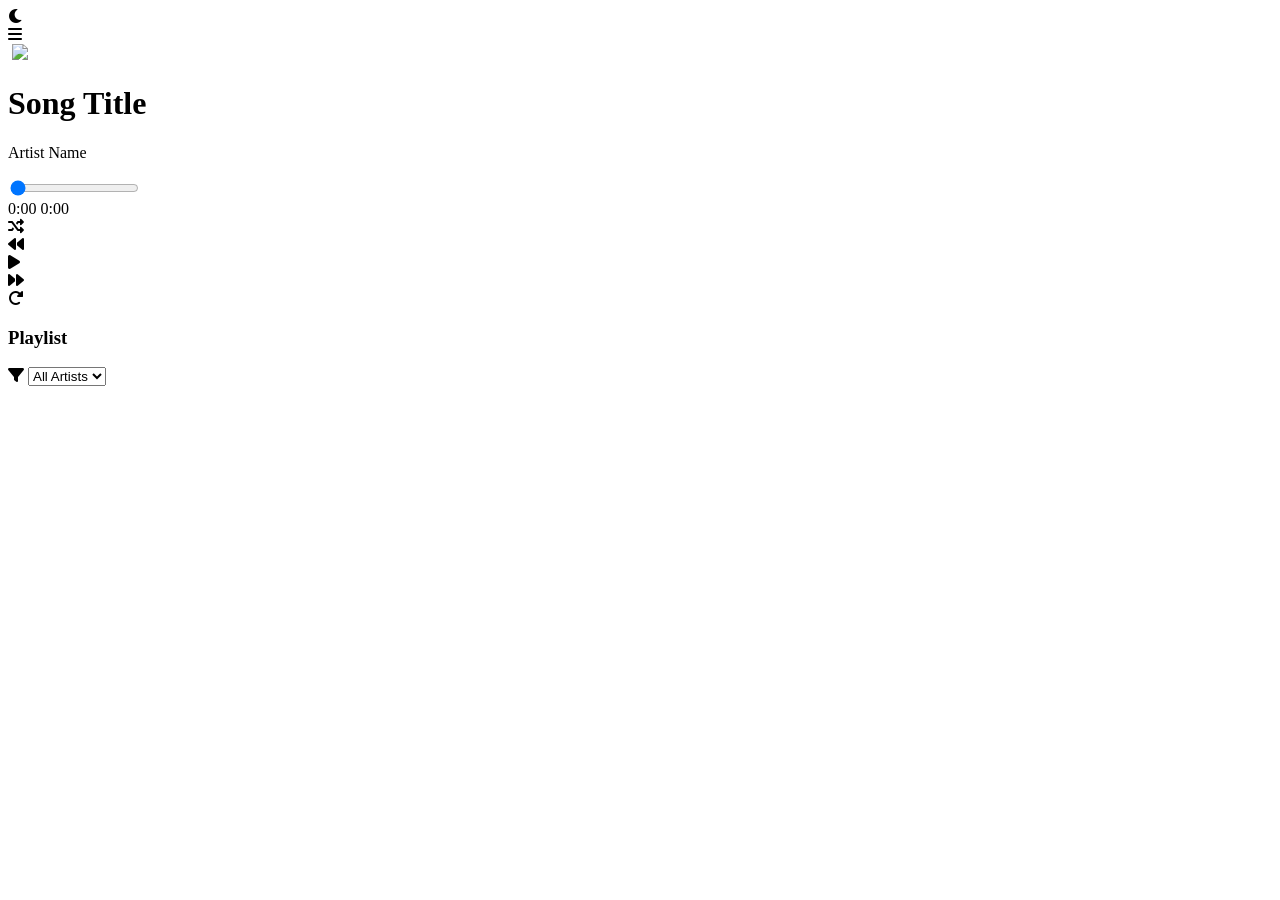
==== test1/index.html @ b20ea32a "Add initial HTML structure for music player" ====
<!DOCTYPE html>
<html lang="en">
<head>
    <meta charset="UTF-8">
    <meta name="viewport" content="width=device-width, initial-scale=1.0">
    <title>Modern Music Player</title>
    <link rel="stylesheet" href="style.css">
    <link rel="stylesheet" href="https://cdnjs.cloudflare.com/ajax/libs/font-awesome/6.0.0/css/all.min.css">
</head>
<body>
    <div class="container">
        <div class="bg-circle-2"></div>
        <div class="bg-circle-3"></div>
        <div class="music-player">
            <nav>
                <div class="circle" onclick="toggleTheme()">
                    <i class="fa-solid fa-moon" id="themeIcon"></i>
                </div>
                <div class="circle" onclick="togglePlaylist()">
                    <i class="fa-solid fa-bars"></i>
                </div>
            </nav>
            
            <div class="player-body">
                <div class="player-left">
                    <div class="img-area">
                        <img src="" class="prev-img" id="prev-img">
                        <img src="https://core-normal.traeapi.us/api/ide/v1/text_to_image?prompt=album+cover+art+abstract+colorful+music&image_size=square_hd" class="song-img" id="song-img">
                        <img src="" class="next-img" id="next-img">
                    </div>
                    
                    <div class="song-info">
                        <h1 id="song-title">Song Title</h1>
                        <p id="song-artist">Artist Name</p>
                    </div>

                    <audio id="song">
                        <source src="" type="audio/mpeg">
                    </audio>

                    <div class="progress-container">
                        <input type="range" value="0" id="progress">
                        <div class="time-display">
                            <span id="current-time">0:00</span>
                            <span id="duration">0:00</span>
                        </div>
                    </div>

                    <div class="controls">
                        <div onclick="toggleShuffle()" id="shuffleBtn"><i class="fa-solid fa-shuffle"></i></div>
                        <div onclick="prevSong()"><i class="fa-solid fa-backward"></i></div>
                        <div onclick="playPause()"><i class="fa-solid fa-play" id="ctrlIcon"></i></div>
                        <div onclick="nextSong()"><i class="fa-solid fa-forward"></i></div>
                        <div onclick="toggleReplay()" id="replayBtn"><i class="fa-solid fa-rotate-right"></i></div>
                    </div>
                </div>

                <div class="player-right">
                    <div class="playlist-container">
                    <div class="playlist-header">
                        <h3>Playlist</h3>
                        <div class="filter-wrapper">
                            <i class="fa-solid fa-filter"></i>
                            <select id="artistFilter">
                                <option value="all">All Artists</option>
                            </select>
                        </div>
                    </div>
                    <ul id="playlist">
                        <!-- Songs will be injected here by JS -->
                    </ul>
                </div>
                </div>
            </div>
        </div>
    </div>
    <script src="songs.js"></script>
    <script src="script.js"></script>
</body>
</html>
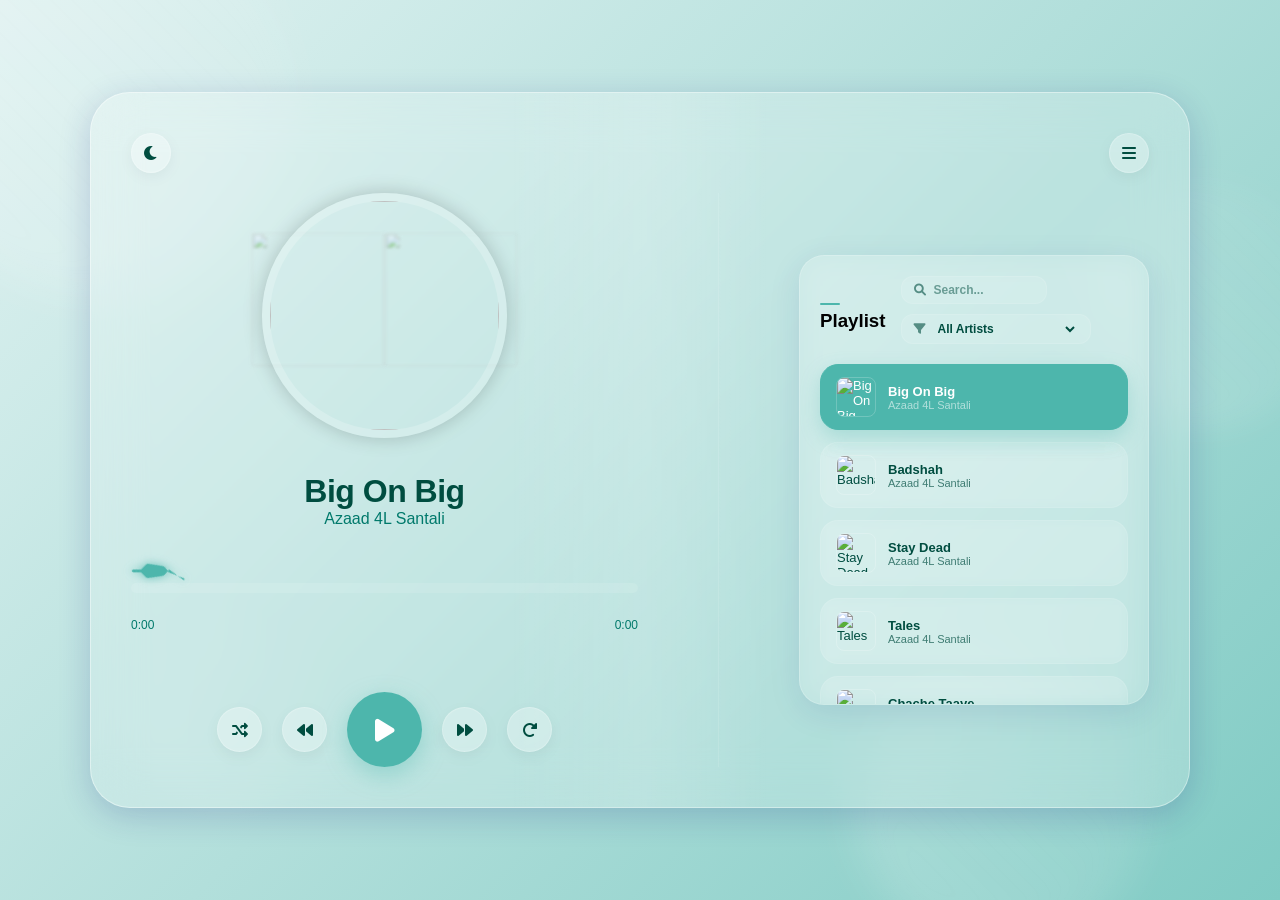
==== commit 13ad5202: "Add files via upload" ====
--- a/test1/index.html
+++ b/test1/index.html
@@ -1,80 +1,86 @@
-<!DOCTYPE html>
-<html lang="en">
-<head>
-    <meta charset="UTF-8">
-    <meta name="viewport" content="width=device-width, initial-scale=1.0">
-    <title>Modern Music Player</title>
-    <link rel="stylesheet" href="style.css">
-    <link rel="stylesheet" href="https://cdnjs.cloudflare.com/ajax/libs/font-awesome/6.0.0/css/all.min.css">
-</head>
-<body>
-    <div class="container">
-        <div class="bg-circle-2"></div>
-        <div class="bg-circle-3"></div>
-        <div class="music-player">
-            <nav>
-                <div class="circle" onclick="toggleTheme()">
-                    <i class="fa-solid fa-moon" id="themeIcon"></i>
-                </div>
-                <div class="circle" onclick="togglePlaylist()">
-                    <i class="fa-solid fa-bars"></i>
-                </div>
-            </nav>
-            
-            <div class="player-body">
-                <div class="player-left">
-                    <div class="img-area">
-                        <img src="" class="prev-img" id="prev-img">
-                        <img src="https://core-normal.traeapi.us/api/ide/v1/text_to_image?prompt=album+cover+art+abstract+colorful+music&image_size=square_hd" class="song-img" id="song-img">
-                        <img src="" class="next-img" id="next-img">
-                    </div>
-                    
-                    <div class="song-info">
-                        <h1 id="song-title">Song Title</h1>
-                        <p id="song-artist">Artist Name</p>
-                    </div>
-
-                    <audio id="song">
-                        <source src="" type="audio/mpeg">
-                    </audio>
-
-                    <div class="progress-container">
-                        <input type="range" value="0" id="progress">
-                        <div class="time-display">
-                            <span id="current-time">0:00</span>
-                            <span id="duration">0:00</span>
-                        </div>
-                    </div>
-
-                    <div class="controls">
-                        <div onclick="toggleShuffle()" id="shuffleBtn"><i class="fa-solid fa-shuffle"></i></div>
-                        <div onclick="prevSong()"><i class="fa-solid fa-backward"></i></div>
-                        <div onclick="playPause()"><i class="fa-solid fa-play" id="ctrlIcon"></i></div>
-                        <div onclick="nextSong()"><i class="fa-solid fa-forward"></i></div>
-                        <div onclick="toggleReplay()" id="replayBtn"><i class="fa-solid fa-rotate-right"></i></div>
-                    </div>
-                </div>
-
-                <div class="player-right">
-                    <div class="playlist-container">
-                    <div class="playlist-header">
-                        <h3>Playlist</h3>
-                        <div class="filter-wrapper">
-                            <i class="fa-solid fa-filter"></i>
-                            <select id="artistFilter">
-                                <option value="all">All Artists</option>
-                            </select>
-                        </div>
-                    </div>
-                    <ul id="playlist">
-                        <!-- Songs will be injected here by JS -->
-                    </ul>
-                </div>
-                </div>
-            </div>
-        </div>
-    </div>
-    <script src="songs.js"></script>
-    <script src="script.js"></script>
-</body>
-</html>
+<!DOCTYPE html>
+<html lang="en">
+<head>
+    <meta charset="UTF-8">
+    <meta name="viewport" content="width=device-width, initial-scale=1.0">
+    <title>Modern Music Player</title>
+    <link rel="stylesheet" href="style.css">
+    <link rel="stylesheet" href="https://cdnjs.cloudflare.com/ajax/libs/font-awesome/6.0.0/css/all.min.css">
+</head>
+<body>
+    <div class="container">
+        <div class="bg-circle-2"></div>
+        <div class="bg-circle-3"></div>
+        <div class="music-player">
+            <nav>
+                <div class="circle" onclick="toggleTheme()">
+                    <i class="fa-solid fa-moon" id="themeIcon"></i>
+                </div>
+                <div class="circle" onclick="togglePlaylist()">
+                    <i class="fa-solid fa-bars"></i>
+                </div>
+            </nav>
+            
+            <div class="player-body">
+                <div class="player-left">
+                    <div class="img-area">
+                        <img src="" class="prev-img" id="prev-img">
+                        <img src="https://core-normal.traeapi.us/api/ide/v1/text_to_image?prompt=album+cover+art+abstract+colorful+music&image_size=square_hd" class="song-img" id="song-img">
+                        <img src="" class="next-img" id="next-img">
+                    </div>
+                    
+                    <div class="song-info">
+                        <h1 id="song-title">Song Title</h1>
+                        <p id="song-artist">Artist Name</p>
+                    </div>
+
+                    <audio id="song">
+                        <source src="" type="audio/mpeg">
+                    </audio>
+
+                    <div class="progress-container">
+                        <input type="range" value="0" id="progress">
+                        <div class="time-display">
+                            <span id="current-time">0:00</span>
+                            <span id="duration">0:00</span>
+                        </div>
+                    </div>
+
+                    <div class="controls">
+                        <div onclick="toggleShuffle()" id="shuffleBtn"><i class="fa-solid fa-shuffle"></i></div>
+                        <div onclick="prevSong()"><i class="fa-solid fa-backward"></i></div>
+                        <div onclick="playPause()"><i class="fa-solid fa-play" id="ctrlIcon"></i></div>
+                        <div onclick="nextSong()"><i class="fa-solid fa-forward"></i></div>
+                        <div onclick="toggleReplay()" id="replayBtn"><i class="fa-solid fa-rotate-right"></i></div>
+                    </div>
+                </div>
+
+                <div class="player-right">
+                    <div class="playlist-container">
+                    <div class="playlist-header">
+                        <h3>Playlist</h3>
+                        <div class="header-controls">
+                            <div class="search-wrapper">
+                                <i class="fa-solid fa-magnifying-glass"></i>
+                                <input type="text" id="playlistSearch" placeholder="Search...">
+                            </div>
+                            <div class="filter-wrapper">
+                                <i class="fa-solid fa-filter"></i>
+                                <select id="artistFilter">
+                                    <option value="all">All Artists</option>
+                                </select>
+                            </div>
+                        </div>
+                    </div>
+                    <ul id="playlist">
+                        <!-- Songs will be injected here by JS -->
+                    </ul>
+                </div>
+                </div>
+            </div>
+        </div>
+    </div>
+    <script src="songs.js"></script>
+    <script src="script.js"></script>
+</body>
+</html>
--- a/test1/style.css
+++ b/test1/style.css
@@ -0,0 +1,730 @@
+:root {
+    --bg-gradient: linear-gradient(135deg, #e0f2f1 0%, #b2dfdb 50%, #80cbc4 100%);
+    --player-bg: rgba(255, 255, 255, 0.2);
+    --text-color: #004d40;
+    --sub-text-color: #00796b;
+    --circle-bg: rgba(255, 255, 255, 0.3);
+    --control-bg: rgba(255, 255, 255, 0.3);
+    --accent-color: #4db6ac;
+    --playlist-item-bg: rgba(255, 255, 255, 0.15);
+    --glass-border: 1px solid rgba(255, 255, 255, 0.4);
+    --glass-shadow: 0 8px 32px 0 rgba(31, 38, 135, 0.2);
+}
+
+body.dark-mode {
+    --bg-gradient: linear-gradient(135deg, #002424 0%, #004d40 100%);
+    --player-bg: rgba(0, 0, 0, 0.3);
+    --text-color: #b2dfdb;
+    --sub-text-color: #80cbc4;
+    --circle-bg: rgba(255, 255, 255, 0.1);
+    --control-bg: rgba(255, 255, 255, 0.1);
+    --accent-color: #4db6ac;
+    --playlist-item-bg: rgba(0, 0, 0, 0.25);
+    --glass-border: 1px solid rgba(255, 255, 255, 0.1);
+    --glass-shadow: 0 8px 32px 0 rgba(0, 0, 0, 0.4);
+}
+
+body {
+    overflow: hidden;
+}
+
+* {
+    margin: 0;
+    padding: 0;
+    font-family: 'Poppins', sans-serif;
+    box-sizing: border-box;
+}
+
+.container {
+    width: 100vw;
+    height: 100vh;
+    background: var(--bg-gradient);
+    display: flex;
+    align-items: center;
+    justify-content: center;
+    flex-wrap: wrap;
+    position: relative;
+    overflow: hidden;
+    transition: background 0.5s ease;
+}
+
+/* Decorative background elements for better glass effect */
+.container::before, .container::after, .bg-circle {
+    content: '';
+    position: absolute;
+    border-radius: 50%;
+    background: linear-gradient(45deg, rgba(255,255,255,0.2), rgba(255,255,255,0.05));
+    filter: blur(20px);
+    z-index: 0;
+}
+
+.container::before {
+    width: 400px;
+    height: 400px;
+    top: -100px;
+    left: -100px;
+}
+
+.container::after {
+    width: 300px;
+    height: 300px;
+    bottom: -50px;
+    right: 10%;
+}
+
+.bg-circle-2 {
+    width: 250px;
+    height: 250px;
+    top: 20%;
+    right: -50px;
+    position: absolute;
+    border-radius: 50%;
+    background: linear-gradient(45deg, rgba(255,255,255,0.15), rgba(255,255,255,0.02));
+    filter: blur(15px);
+    z-index: 0;
+}
+
+.bg-circle-3 {
+    width: 200px;
+    height: 200px;
+    bottom: 10%;
+    left: 10%;
+    position: absolute;
+    border-radius: 50%;
+    background: linear-gradient(45deg, rgba(255,255,255,0.1), rgba(255,255,255,0.01));
+    filter: blur(12px);
+    z-index: 0;
+}
+
+.player-body {
+    display: flex;
+    flex-direction: column;
+    align-items: center;
+    width: 100%;
+    height: 100%;
+}
+
+.player-left {
+    width: 100%;
+    display: flex;
+    flex-direction: column;
+    align-items: center;
+}
+
+.player-right {
+    position: absolute;
+    top: 0;
+    left: 0;
+    width: 100%;
+    height: 100%;
+    z-index: 5;
+    background: var(--player-bg);
+    backdrop-filter: blur(35px);
+    -webkit-backdrop-filter: blur(35px);
+    padding: 100px 35px 35px;
+    transition: all 0.5s cubic-bezier(0.4, 0, 0.2, 1);
+    opacity: 1;
+    transform: translateY(0);
+    overflow: hidden;
+}
+
+.player-right.hidden {
+    opacity: 0;
+    transform: translateY(100%);
+    pointer-events: none;
+}
+
+.music-player {
+    background: var(--player-bg);
+    backdrop-filter: blur(25px);
+    -webkit-backdrop-filter: blur(25px);
+    border: var(--glass-border);
+    width: 95%;
+    max-width: 480px;
+    max-height: 95vh;
+    padding: 25px;
+    text-align: center;
+    border-radius: 40px;
+    box-shadow: var(--glass-shadow);
+    z-index: 1;
+    transition: all 0.5s ease;
+    position: relative;
+    overflow: hidden;
+    display: flex;
+    flex-direction: column;
+}
+
+/* Glass shine effect */
+.music-player::before {
+    content: '';
+    position: absolute;
+    top: -50%;
+    left: -50%;
+    width: 200%;
+    height: 200%;
+    background: linear-gradient(45deg, transparent 45%, rgba(255,255,255,0.1) 50%, transparent 55%);
+    transform: rotate(45deg);
+    pointer-events: none;
+    z-index: 2;
+}
+
+nav {
+    display: flex;
+    justify-content: space-between;
+    margin-bottom: 20px;
+    position: relative;
+    z-index: 10;
+}
+
+nav .circle {
+    border-radius: 50%;
+    width: 40px;
+    height: 40px;
+    line-height: 40px;
+    background: var(--circle-bg);
+    color: var(--text-color);
+    border: 1px solid rgba(255, 255, 255, 0.2);
+    box-shadow: 0 4px 15px rgba(0, 0, 0, 0.05);
+    cursor: pointer;
+    transition: all 0.3s cubic-bezier(0.175, 0.885, 0.32, 1.275);
+}
+
+nav .circle:hover {
+    background: rgba(255, 255, 255, 0.5);
+    transform: translateY(-3px);
+}
+
+nav .circle.active {
+    background: var(--accent-color);
+    color: #fff;
+    box-shadow: 0 4px 15px rgba(77, 182, 172, 0.4);
+}
+
+.img-area {
+    width: 196px;
+    height: 196px;
+    position: relative;
+    margin-bottom: 25px;
+    display: flex;
+    justify-content: center;
+    align-items: center;
+    z-index: 3;
+}
+
+.song-img {
+    width: 100%;
+    height: 100%;
+    border-radius: 50%;
+    border: 8px solid rgba(255, 255, 255, 0.2);
+    box-shadow: 0 0 20px rgba(0, 0, 0, 0.2);
+    object-fit: cover;
+    position: relative;
+    z-index: 5;
+    animation: rotate 20s linear infinite;
+    animation-play-state: paused;
+}
+
+body.playing .song-img {
+    animation-play-state: running;
+    border-color: rgba(77, 182, 172, 0.4);
+    box-shadow: 0 0 30px rgba(77, 182, 172, 0.4), inset 0 0 10px rgba(0, 0, 0, 0.5);
+}
+
+@keyframes rotate {
+    from {
+        transform: rotate(0deg);
+    }
+    to {
+        transform: rotate(360deg);
+    }
+}
+
+.prev-img, .next-img {
+    width: 80%;
+    height: 80%;
+    border-radius: 25px;
+    position: absolute;
+    top: 50%;
+    transform: translateY(-50%) scale(0.85);
+    object-fit: cover;
+    opacity: 0.4;
+    filter: blur(2px);
+    z-index: 1;
+    transition: all 0.5s ease;
+}
+
+.prev-img {
+    left: -28px;
+}
+
+.next-img {
+    right: -28px;
+}
+
+/* Song Change Animations */
+.slide-left {
+    animation: slideLeft 0.6s cubic-bezier(0.4, 0, 0.2, 1);
+}
+
+.slide-right {
+    animation: slideRight 0.6s cubic-bezier(0.4, 0, 0.2, 1);
+}
+
+@keyframes slideLeft {
+    0% {
+        opacity: 0;
+        transform: translateX(-50px) scale(0.9);
+    }
+    100% {
+        opacity: 1;
+        transform: translateX(0) scale(1);
+    }
+}
+
+@keyframes slideRight {
+    0% {
+        opacity: 0;
+        transform: translateX(50px) scale(0.9);
+    }
+    100% {
+        opacity: 1;
+        transform: translateX(0) scale(1);
+    }
+}
+
+.music-player h1 {
+    font-size: 26px;
+    font-weight: 700;
+    color: var(--text-color);
+    margin-top: 15px;
+    transition: color 0.5s ease;
+    position: relative;
+    z-index: 3;
+    letter-spacing: -0.5px;
+}
+
+.music-player p {
+    font-size: 14px;
+    color: var(--sub-text-color);
+    margin-bottom: 15px;
+    font-weight: 500;
+    transition: color 0.5s ease;
+    position: relative;
+    z-index: 3;
+}
+
+.progress-container {
+    width: 100%;
+    margin: 20px 0;
+    position: relative;
+    z-index: 3;
+}
+
+#progress {
+    -webkit-appearance: none;
+    width: 100%;
+    height: 10px;
+    background: rgba(255, 255, 255, 0.1);
+    border-radius: 10px;
+    cursor: pointer;
+    margin: 15px 0;
+    outline: none;
+    transition: box-shadow 0.3s ease;
+}
+
+.time-display {
+    display: flex;
+    justify-content: space-between;
+    margin-top: 10px;
+    font-size: 12px;
+    color: var(--sub-text-color);
+    font-weight: 500;
+}
+
+body.playing #progress {
+    box-shadow: 0 0 10px rgba(77, 182, 172, 0.2);
+}
+
+body.dark-mode #progress {
+    background: rgba(255, 255, 255, 0.05);
+}
+
+/* Rocket Thumb for Chrome/Safari/Edge */
+#progress::-webkit-slider-thumb {
+    -webkit-appearance: none;
+    height: 45px;
+    width: 45px;
+    background: transparent;
+    cursor: pointer;
+    position: relative;
+    z-index: 10;
+    /* Create a rocket shape using a background image */
+    background-image: url("data:image/svg+xml,%3Csvg xmlns='http://www.w3.org/2000/svg' viewBox='0 0 512 512'%3E%3Cpath fill='%234db6ac' d='M505.2 19.1C507.5 13.9 506 7.7 501.5 4.1S491.3 1.6 486.1 3.9L326.1 72.8l-72.2-7.2c-12.8-1.3-25.7 2.2-35.8 9.8l-128 96c-9.1 6.8-14.1 17.6-14.1 29v74.5l-63 63c-6.2 6.2-6.2 16.4 0 22.6s16.4 6.2 22.6 0l63-63h74.5c11.4 0 22.2-5 29-14.1l96-128c7.6-10.1 11.1-23 9.8-35.8l-7.2-72.2L505.2 19.1z'/%3E%3C/svg%3E");
+    background-size: contain;
+    background-repeat: no-repeat;
+    filter: drop-shadow(0 0 5px rgba(77, 182, 172, 0.8));
+    transform: rotate(45deg); /* Adjusted rotation for the new SVG */
+    transition: all 0.2s;
+    margin-top: -17.5px; /* (Track Height / 2) - (Thumb Height / 2) = (10/2) - (45/2) = 5 - 22.5 = -17.5 */
+}
+
+/* Flame Animation when playing */
+body.playing #progress::-webkit-slider-thumb {
+    animation: rocketEngine 0.2s infinite alternate;
+}
+
+@keyframes rocketEngine {
+    from {
+        filter: drop-shadow(-2px 2px 2px #ff9800) drop-shadow(0 0 5px #4db6ac);
+    }
+    to {
+        filter: drop-shadow(-5px 5px 8px #ff5722) drop-shadow(0 0 8px #4db6ac);
+    }
+}
+
+#progress::-webkit-slider-thumb:hover {
+    transform: rotate(45deg) scale(1.1);
+}
+
+/* For Firefox */
+#progress::-moz-range-thumb {
+    height: 45px;
+    width: 45px;
+    background: transparent;
+    border: none;
+    background-image: url("data:image/svg+xml,%3Csvg xmlns='http://www.w3.org/2000/svg' viewBox='0 0 512 512'%3E%3Cpath fill='%234db6ac' d='M505.2 19.1C507.5 13.9 506 7.7 501.5 4.1S491.3 1.6 486.1 3.9L326.1 72.8l-72.2-7.2c-12.8-1.3-25.7 2.2-35.8 9.8l-128 96c-9.1 6.8-14.1 17.6-14.1 29v74.5l-63 63c-6.2 6.2-6.2 16.4 0 22.6s16.4 6.2 22.6 0l63-63h74.5c11.4 0 22.2-5 29-14.1l96-128c7.6-10.1 11.1-23 9.8-35.8l-7.2-72.2L505.2 19.1z'/%3E%3C/svg%3E");
+    background-size: contain;
+    background-repeat: no-repeat;
+    transform: rotate(45deg);
+}
+
+.controls {
+    display: flex;
+    justify-content: center;
+    align-items: center;
+    position: relative;
+    z-index: 3;
+    margin-top: 20px;
+}
+
+.controls div {
+    width: 45px;
+    height: 45px;
+    margin: 0 10px;
+    background: var(--control-bg);
+    display: inline-flex;
+    align-items: center;
+    justify-content: center;
+    border-radius: 50%;
+    color: var(--text-color);
+    border: 1px solid rgba(255, 255, 255, 0.2);
+    box-shadow: 0 5px 15px rgba(0, 0, 0, 0.05);
+    cursor: pointer;
+    transition: all 0.3s cubic-bezier(0.175, 0.885, 0.32, 1.275);
+}
+
+.controls div:hover {
+    transform: translateY(-3px) scale(1.05);
+    background: rgba(255, 255, 255, 0.5);
+}
+
+.controls div:nth-child(3) {
+    width: 75px;
+    height: 75px;
+    background: var(--accent-color);
+    color: #fff;
+    font-size: 26px;
+    border: none;
+    box-shadow: 0 8px 25px rgba(77, 182, 172, 0.4);
+}
+
+.controls div:nth-child(3):hover {
+    transform: translateY(-5px) scale(1.05);
+    box-shadow: 0 12px 30px rgba(77, 182, 172, 0.5);
+}
+
+.controls div.active {
+    color: var(--accent-color);
+    border-color: var(--accent-color);
+}
+
+.playlist-container {
+    margin-top: 10px;
+    text-align: left;
+    height: calc(100% - 40px);
+    overflow-y: auto;
+    padding: 20px;
+    opacity: 1;
+    position: relative;
+    z-index: 3;
+    background: rgba(255, 255, 255, 0.12);
+    backdrop-filter: blur(15px);
+    -webkit-backdrop-filter: blur(15px);
+    border-radius: 25px;
+    border: 1px solid rgba(255, 255, 255, 0.2);
+    box-shadow: 0 8px 32px 0 rgba(31, 38, 135, 0.1);
+}
+
+.playlist-container::-webkit-scrollbar {
+    width: 6px;
+}
+
+.playlist-container::-webkit-scrollbar-thumb {
+    background: rgba(255, 255, 255, 0.2);
+    border-radius: 10px;
+}
+
+.playlist-header {
+    display: flex;
+    flex-direction: column;
+    gap: 15px;
+    margin-bottom: 20px;
+}
+
+@media (min-width: 480px) {
+    .playlist-header {
+        flex-direction: row;
+        justify-content: space-between;
+        align-items: center;
+    }
+}
+
+.header-controls {
+    display: flex;
+    gap: 10px;
+    flex-wrap: wrap;
+}
+
+.search-wrapper, .filter-wrapper {
+    display: flex;
+    align-items: center;
+    gap: 8px;
+    background: rgba(255, 255, 255, 0.1);
+    padding: 6px 12px;
+    border-radius: 12px;
+    border: 1px solid rgba(255, 255, 255, 0.1);
+    color: var(--text-color);
+    transition: all 0.3s ease;
+}
+
+.search-wrapper:focus-within, .filter-wrapper:focus-within {
+    background: rgba(255, 255, 255, 0.15);
+    border-color: rgba(255, 255, 255, 0.2);
+}
+
+.search-wrapper i, .filter-wrapper i {
+    font-size: 12px;
+    opacity: 0.6;
+}
+
+#playlistSearch, #artistFilter {
+    background: transparent;
+    border: none;
+    color: var(--text-color);
+    font-size: 12px;
+    font-weight: 600;
+    outline: none;
+    cursor: pointer;
+    font-family: 'Poppins', sans-serif;
+}
+
+#playlistSearch {
+    width: 100px;
+    cursor: text;
+}
+
+#playlistSearch::placeholder {
+    color: var(--text-color);
+    opacity: 0.5;
+}
+
+#artistFilter option {
+    background: #004d40; /* Dark background for visibility */
+    color: #fff;
+}
+
+body.dark-mode #artistFilter option {
+    background: #002424;
+}
+
+.playlist-container h3::before {
+    content: '';
+    display: inline-block;
+    width: 20px;
+    height: 2px;
+    background: var(--accent-color);
+    border-radius: 2px;
+}
+
+/* Desktop Styles */
+@media (min-width: 1200px) {
+    .music-player {
+        width: 95vw;
+        max-width: 1100px;
+        max-height: 92vh;
+        padding: 40px;
+    }
+
+    .player-body {
+        display: flex;
+        flex-direction: row;
+        align-items: center;
+        gap: 80px;
+        text-align: center;
+        overflow: visible;
+        position: relative;
+    }
+
+    .player-left {
+        flex: 1;
+        display: flex;
+        flex-direction: column;
+        align-items: center;
+        border-right: 1px solid rgba(255, 255, 255, 0.1);
+        padding-right: 80px;
+        overflow: visible;
+    }
+
+    .player-right {
+        position: static;
+        flex: 0 0 350px;
+        width: 350px;
+        height: 450px;
+        display: flex;
+        flex-direction: column;
+        transition: all 0.5s cubic-bezier(0.4, 0, 0.2, 1);
+        opacity: 1;
+        transform: none;
+        overflow: visible;
+        background: none;
+        backdrop-filter: none;
+        -webkit-backdrop-filter: none;
+        padding: 0;
+        z-index: 1;
+    }
+
+    .player-right.hidden {
+        flex: 0 0 0;
+        width: 0;
+        margin: 0;
+        padding: 0;
+        opacity: 0;
+        overflow: hidden;
+        pointer-events: none;
+        transform: none;
+    }
+
+    .img-area {
+        width: 245px;
+        height: 245px;
+        margin-bottom: 25px;
+    }
+
+    .song-img {
+        width: 100%;
+        height: 100%;
+        border-radius: 50%;
+    }
+
+    .prev-img {
+        left: -42px;
+    }
+
+    .next-img {
+        right: -42px;
+    }
+
+    .music-player h1 {
+        font-size: 32px;
+        margin-top: 10px;
+    }
+
+    .music-player p {
+        font-size: 16px;
+        margin-bottom: 20px;
+    }
+
+    .controls {
+        justify-content: center;
+        margin-left: 0;
+        margin-top: 40px;
+    }
+
+    .playlist-container {
+        margin-top: 0;
+        height: 100%;
+        max-height: 450px;
+        overflow-y: auto;
+    }
+    
+    .playlist-container.hidden {
+        max-height: 450px;
+        opacity: 1;
+        pointer-events: auto;
+        transform: none;
+    }
+}
+
+#playlist {
+    list-style: none;
+}
+
+#playlist li {
+    padding: 12px 15px;
+    margin-bottom: 12px;
+    background: rgba(255, 255, 255, 0.08);
+    backdrop-filter: blur(5px);
+    border-radius: 18px;
+    cursor: pointer;
+    transition: all 0.3s cubic-bezier(0.4, 0, 0.2, 1);
+    font-size: 13px;
+    color: var(--text-color);
+    border: 1px solid rgba(255, 255, 255, 0.1);
+    font-weight: 500;
+    display: flex;
+    align-items: center;
+    gap: 12px;
+}
+
+#playlist li img {
+    width: 40px;
+    height: 40px;
+    border-radius: 8px;
+    object-fit: cover;
+    border: 1px solid rgba(255, 255, 255, 0.2);
+}
+
+#playlist li .song-details {
+    display: flex;
+    flex-direction: column;
+    overflow: hidden;
+}
+
+#playlist li .song-details span:first-child {
+    font-weight: 600;
+    white-space: nowrap;
+    overflow: hidden;
+    text-overflow: ellipsis;
+}
+
+#playlist li .song-details span:last-child {
+    font-size: 11px;
+    opacity: 0.7;
+}
+
+#playlist li:hover {
+    background: rgba(255, 255, 255, 0.2);
+    transform: translateX(5px);
+    border-color: rgba(255, 255, 255, 0.3);
+}
+
+#playlist li.active {
+    background: var(--accent-color);
+    color: #fff;
+    border-color: var(--accent-color);
+    box-shadow: 0 8px 20px rgba(77, 182, 172, 0.3);
+}
+
+#playlist li.active .song-details span:last-child {
+    color: rgba(255, 255, 255, 0.8);
+}
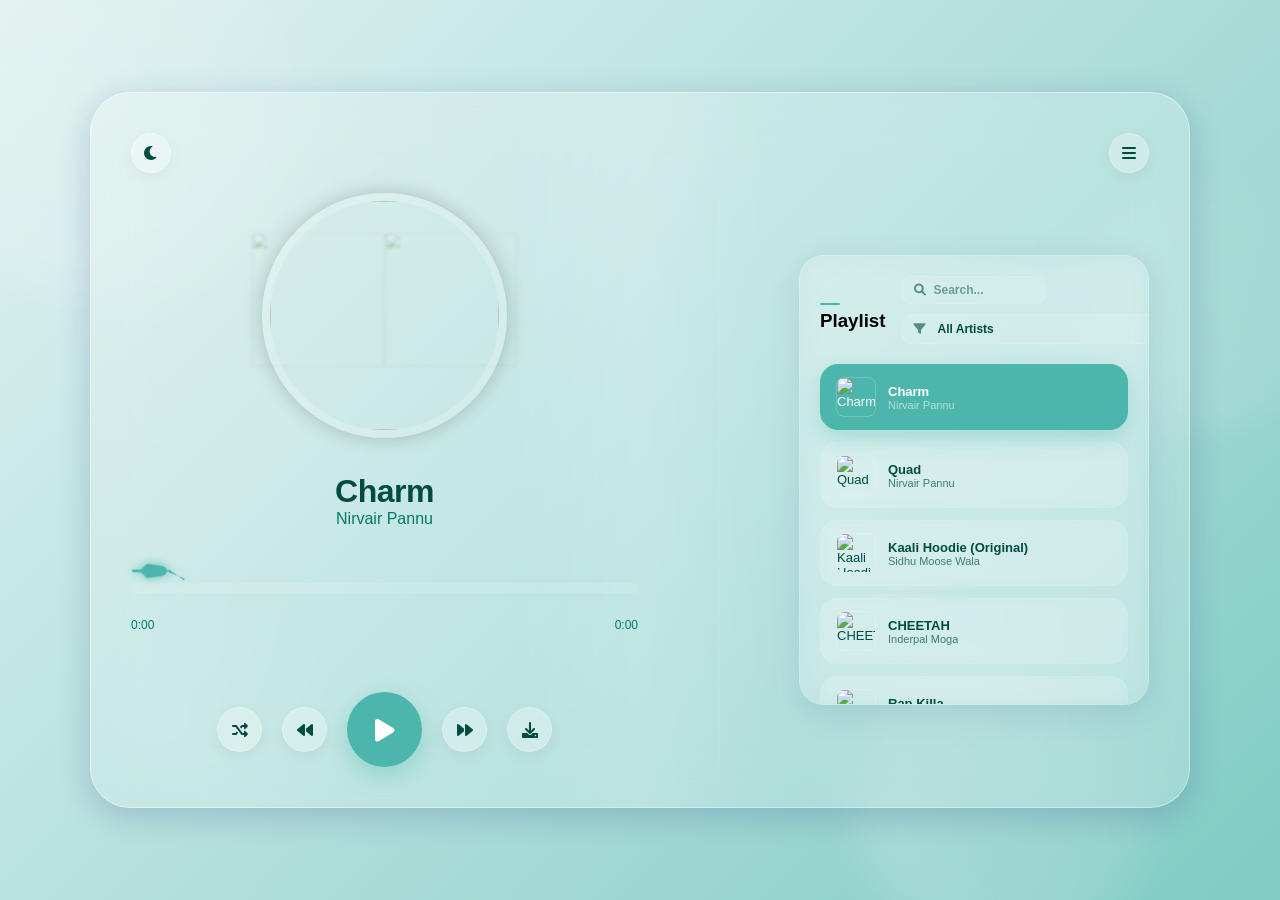
==== commit 2982f638: "Add download button to music player Added download button to the music player controls." ====
--- a/test1/index.html
+++ b/test1/index.html
@@ -51,7 +51,7 @@
                         <div onclick="prevSong()"><i class="fa-solid fa-backward"></i></div>
                         <div onclick="playPause()"><i class="fa-solid fa-play" id="ctrlIcon"></i></div>
                         <div onclick="nextSong()"><i class="fa-solid fa-forward"></i></div>
-                        <div onclick="toggleReplay()" id="replayBtn"><i class="fa-solid fa-rotate-right"></i></div>
+                        <div onclick="downloadSongFile()" id="downloadBtn"><i class="fa-solid fa-download"></i></div>
                     </div>
                 </div>
 
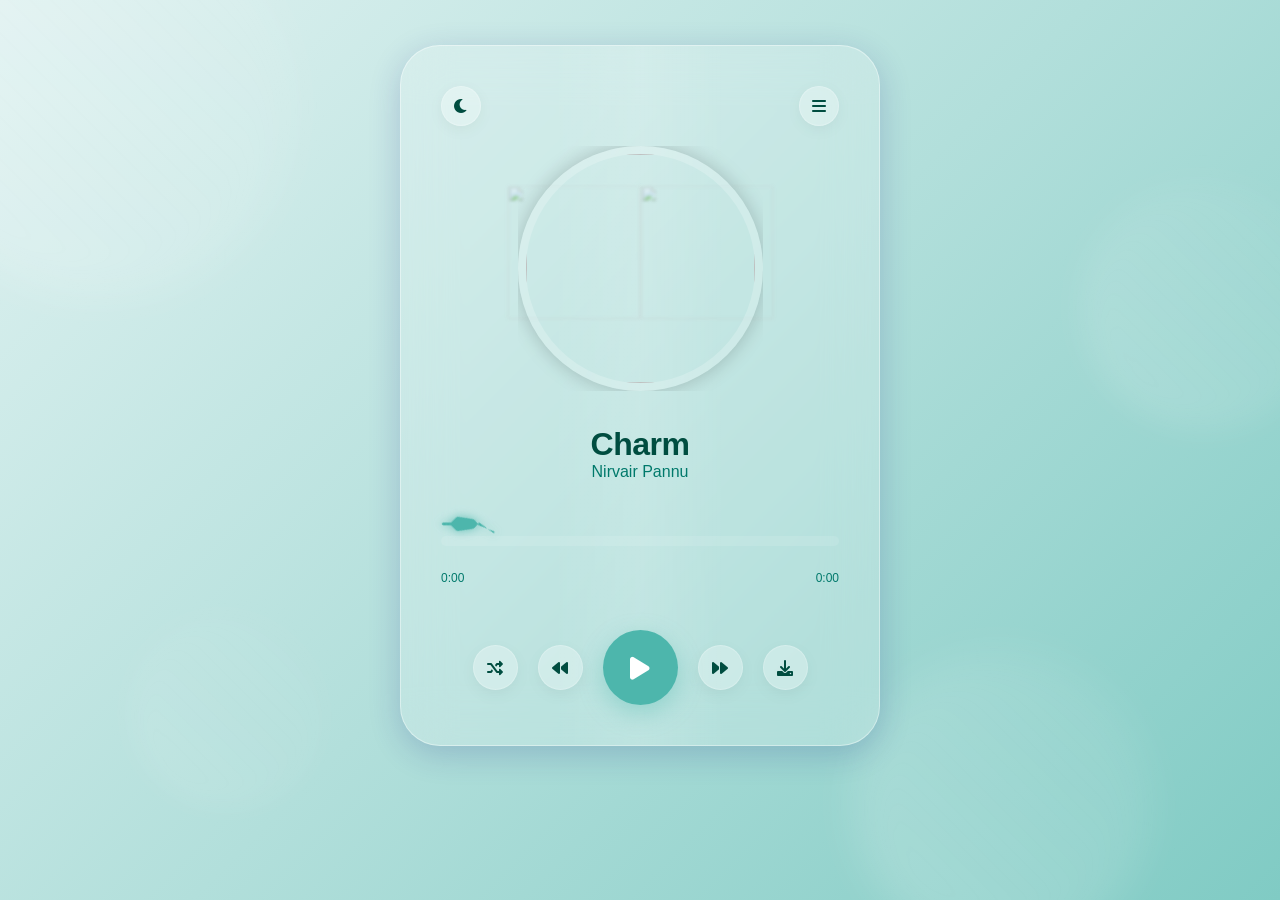
==== commit aeb7a1fe: "Add files via upload" ====
--- a/test1/index.html
+++ b/test1/index.html
@@ -16,7 +16,7 @@
                 <div class="circle" onclick="toggleTheme()">
                     <i class="fa-solid fa-moon" id="themeIcon"></i>
                 </div>
-                <div class="circle" onclick="togglePlaylist()">
+                <div class="circle" onclick="togglePlaylist()" id="playlistBtn">
                     <i class="fa-solid fa-bars"></i>
                 </div>
             </nav>
@@ -25,7 +25,9 @@
                 <div class="player-left">
                     <div class="img-area">
                         <img src="" class="prev-img" id="prev-img">
-                        <img src="https://core-normal.traeapi.us/api/ide/v1/text_to_image?prompt=album+cover+art+abstract+colorful+music&image_size=square_hd" class="song-img" id="song-img">
+                        <div class="song-img-container" id="song-img-container">
+                            <img src="https://core-normal.traeapi.us/api/ide/v1/text_to_image?prompt=album+cover+art+abstract+colorful+music&image_size=square_hd" class="song-img" id="song-img">
+                        </div>
                         <img src="" class="next-img" id="next-img">
                     </div>
                     
@@ -54,33 +56,38 @@
                         <div onclick="downloadSongFile()" id="downloadBtn"><i class="fa-solid fa-download"></i></div>
                     </div>
                 </div>
+            </div>
+        </div>
 
-                <div class="player-right">
-                    <div class="playlist-container">
-                    <div class="playlist-header">
-                        <h3>Playlist</h3>
-                        <div class="header-controls">
-                            <div class="search-wrapper">
-                                <i class="fa-solid fa-magnifying-glass"></i>
-                                <input type="text" id="playlistSearch" placeholder="Search...">
-                            </div>
-                            <div class="filter-wrapper">
-                                <i class="fa-solid fa-filter"></i>
-                                <select id="artistFilter">
-                                    <option value="all">All Artists</option>
-                                </select>
-                            </div>
+        <div class="player-right hidden">
+            <div class="playlist-container">
+            <div class="playlist-header">
+                <div class="playlist-title-row">
+                    <h3>Playlist</h3>
+                    <div class="close-playlist" onclick="togglePlaylist()">
+                        <i class="fa-solid fa-xmark"></i>
+                    </div>
+                </div>
+                <div class="header-controls">
+                        <div class="search-wrapper">
+                            <i class="fa-solid fa-magnifying-glass"></i>
+                            <input type="text" id="playlistSearch" placeholder="Search...">
+                        </div>
+                        <div class="filter-wrapper">
+                            <i class="fa-solid fa-filter"></i>
+                            <select id="artistFilter">
+                                <option value="all">All Artists</option>
+                            </select>
                         </div>
                     </div>
-                    <ul id="playlist">
-                        <!-- Songs will be injected here by JS -->
-                    </ul>
                 </div>
-                </div>
+                <ul id="playlist">
+                    <!-- Songs will be injected here by JS -->
+                </ul>
             </div>
         </div>
     </div>
     <script src="songs.js"></script>
     <script src="script.js"></script>
 </body>
-</html>
+</html>
--- a/test1/style.css
+++ b/test1/style.css
@@ -109,29 +109,37 @@
     display: flex;
     flex-direction: column;
     align-items: center;
+    overflow: hidden; /* Prevent content from pushing container boundaries during animation */
 }
 
 .player-right {
     position: absolute;
-    top: 0;
-    left: 0;
-    width: 100%;
-    height: 100%;
-    z-index: 5;
+    top: 50%;
+    left: 50%;
+    transform: translate(-50%, -50%);
+    width: 95%;
+    max-width: 480px;
+    height: 95%;
+    max-height: 95vh;
+    z-index: 20;
     background: var(--player-bg);
     backdrop-filter: blur(35px);
     -webkit-backdrop-filter: blur(35px);
-    padding: 100px 35px 35px;
+    border: var(--glass-border);
+    border-radius: 40px;
+    box-shadow: var(--glass-shadow);
+    padding: 25px;
     transition: all 0.5s cubic-bezier(0.4, 0, 0.2, 1);
     opacity: 1;
-    transform: translateY(0);
     overflow: hidden;
+    margin: 0;
 }
 
 .player-right.hidden {
     opacity: 0;
-    transform: translateY(100%);
+    transform: translate(-50%, 40%) scale(0.9);
     pointer-events: none;
+    display: none;
 }
 
 .music-player {
@@ -211,6 +219,17 @@
     z-index: 3;
 }
 
+.song-img-container {
+    width: 100%;
+    height: 100%;
+    position: relative;
+    z-index: 5;
+    display: flex;
+    justify-content: center;
+    align-items: center;
+    overflow: hidden; /* Ensure sliding image doesn't push boundaries */
+}
+
 .song-img {
     width: 100%;
     height: 100%;
@@ -218,8 +237,6 @@
     border: 8px solid rgba(255, 255, 255, 0.2);
     box-shadow: 0 0 20px rgba(0, 0, 0, 0.2);
     object-fit: cover;
-    position: relative;
-    z-index: 5;
     animation: rotate 20s linear infinite;
     animation-play-state: paused;
 }
@@ -273,7 +290,7 @@
 @keyframes slideLeft {
     0% {
         opacity: 0;
-        transform: translateX(-50px) scale(0.9);
+        transform: translateX(-20px) scale(0.95);
     }
     100% {
         opacity: 1;
@@ -284,7 +301,7 @@
 @keyframes slideRight {
     0% {
         opacity: 0;
-        transform: translateX(50px) scale(0.9);
+        transform: translateX(20px) scale(0.95);
     }
     100% {
         opacity: 1;
@@ -449,29 +466,10 @@
 }
 
 .playlist-container {
-    margin-top: 10px;
     text-align: left;
-    height: calc(100% - 40px);
-    overflow-y: auto;
-    padding: 20px;
-    opacity: 1;
-    position: relative;
-    z-index: 3;
-    background: rgba(255, 255, 255, 0.12);
-    backdrop-filter: blur(15px);
-    -webkit-backdrop-filter: blur(15px);
-    border-radius: 25px;
-    border: 1px solid rgba(255, 255, 255, 0.2);
-    box-shadow: 0 8px 32px 0 rgba(31, 38, 135, 0.1);
-}
-
-.playlist-container::-webkit-scrollbar {
-    width: 6px;
-}
-
-.playlist-container::-webkit-scrollbar-thumb {
-    background: rgba(255, 255, 255, 0.2);
-    border-radius: 10px;
+    height: 100%;
+    display: flex;
+    flex-direction: column;
 }
 
 .playlist-header {
@@ -479,6 +477,30 @@
     flex-direction: column;
     gap: 15px;
     margin-bottom: 20px;
+    flex-shrink: 0;
+}
+
+.playlist-title-row {
+    display: flex;
+    justify-content: space-between;
+    align-items: center;
+}
+
+.close-playlist {
+    width: 30px;
+    height: 30px;
+    line-height: 30px;
+    text-align: center;
+    background: var(--circle-bg);
+    border-radius: 50%;
+    cursor: pointer;
+    color: var(--text-color);
+    transition: all 0.3s ease;
+}
+
+.close-playlist:hover {
+    background: rgba(255, 255, 255, 0.4);
+    transform: scale(1.1);
 }
 
 @media (min-width: 480px) {
@@ -558,21 +580,27 @@
 
 /* Desktop Styles */
 @media (min-width: 1200px) {
+    .container {
+        flex-direction: row;
+        gap: 30px;
+        justify-content: center;
+        align-items: flex-start;
+        padding-top: 5vh;
+    }
+
     .music-player {
-        width: 95vw;
-        max-width: 1100px;
-        max-height: 92vh;
+        width: 480px;
+        max-width: 480px;
+        height: auto;
+        min-height: 650px;
+        max-height: 90vh;
         padding: 40px;
+        margin: 0;
     }
 
     .player-body {
-        display: flex;
-        flex-direction: row;
-        align-items: center;
-        gap: 80px;
-        text-align: center;
-        overflow: visible;
-        position: relative;
+        width: 100%;
+        display: block;
     }
 
     .player-left {
@@ -580,38 +608,41 @@
         display: flex;
         flex-direction: column;
         align-items: center;
-        border-right: 1px solid rgba(255, 255, 255, 0.1);
-        padding-right: 80px;
+        padding-right: 0;
         overflow: visible;
+        border-right: none;
     }
 
     .player-right {
         position: static;
-        flex: 0 0 350px;
-        width: 350px;
-        height: 450px;
+        transform: none;
+        flex: 0 0 400px;
+        width: 400px;
+        height: auto;
+        min-height: 650px;
+        max-height: 90vh;
         display: flex;
         flex-direction: column;
         transition: all 0.5s cubic-bezier(0.4, 0, 0.2, 1);
         opacity: 1;
+        overflow: hidden;
+        background: var(--player-bg);
+        backdrop-filter: blur(25px);
+        -webkit-backdrop-filter: blur(25px);
+        border: var(--glass-border);
+        border-radius: 40px;
+        padding: 25px;
+        margin: 0;
+        z-index: 1;
+    }
+
+    .player-right.hidden {
+        display: none;
         transform: none;
-        overflow: visible;
-        background: none;
-        backdrop-filter: none;
-        -webkit-backdrop-filter: none;
-        padding: 0;
-        z-index: 1;
-    }
-
-    .player-right.hidden {
-        flex: 0 0 0;
-        width: 0;
-        margin: 0;
-        padding: 0;
-        opacity: 0;
-        overflow: hidden;
-        pointer-events: none;
-        transform: none;
+    }
+
+    .close-playlist {
+        display: none;
     }
 
     .img-area {
@@ -647,26 +678,35 @@
     .controls {
         justify-content: center;
         margin-left: 0;
-        margin-top: 40px;
+        margin-top: 25px;
     }
 
     .playlist-container {
         margin-top: 0;
         height: 100%;
-        max-height: 450px;
-        overflow-y: auto;
+        display: flex;
+        flex-direction: column;
     }
     
     .playlist-container.hidden {
-        max-height: 450px;
-        opacity: 1;
-        pointer-events: auto;
-        transform: none;
+        display: none;
     }
 }
 
 #playlist {
     list-style: none;
+    overflow-y: auto;
+    flex-grow: 1;
+    padding-right: 5px;
+}
+
+#playlist::-webkit-scrollbar {
+    width: 6px;
+}
+
+#playlist::-webkit-scrollbar-thumb {
+    background: rgba(255, 255, 255, 0.2);
+    border-radius: 10px;
 }
 
 #playlist li {
@@ -727,4 +767,4 @@
 
 #playlist li.active .song-details span:last-child {
     color: rgba(255, 255, 255, 0.8);
-}
+}
